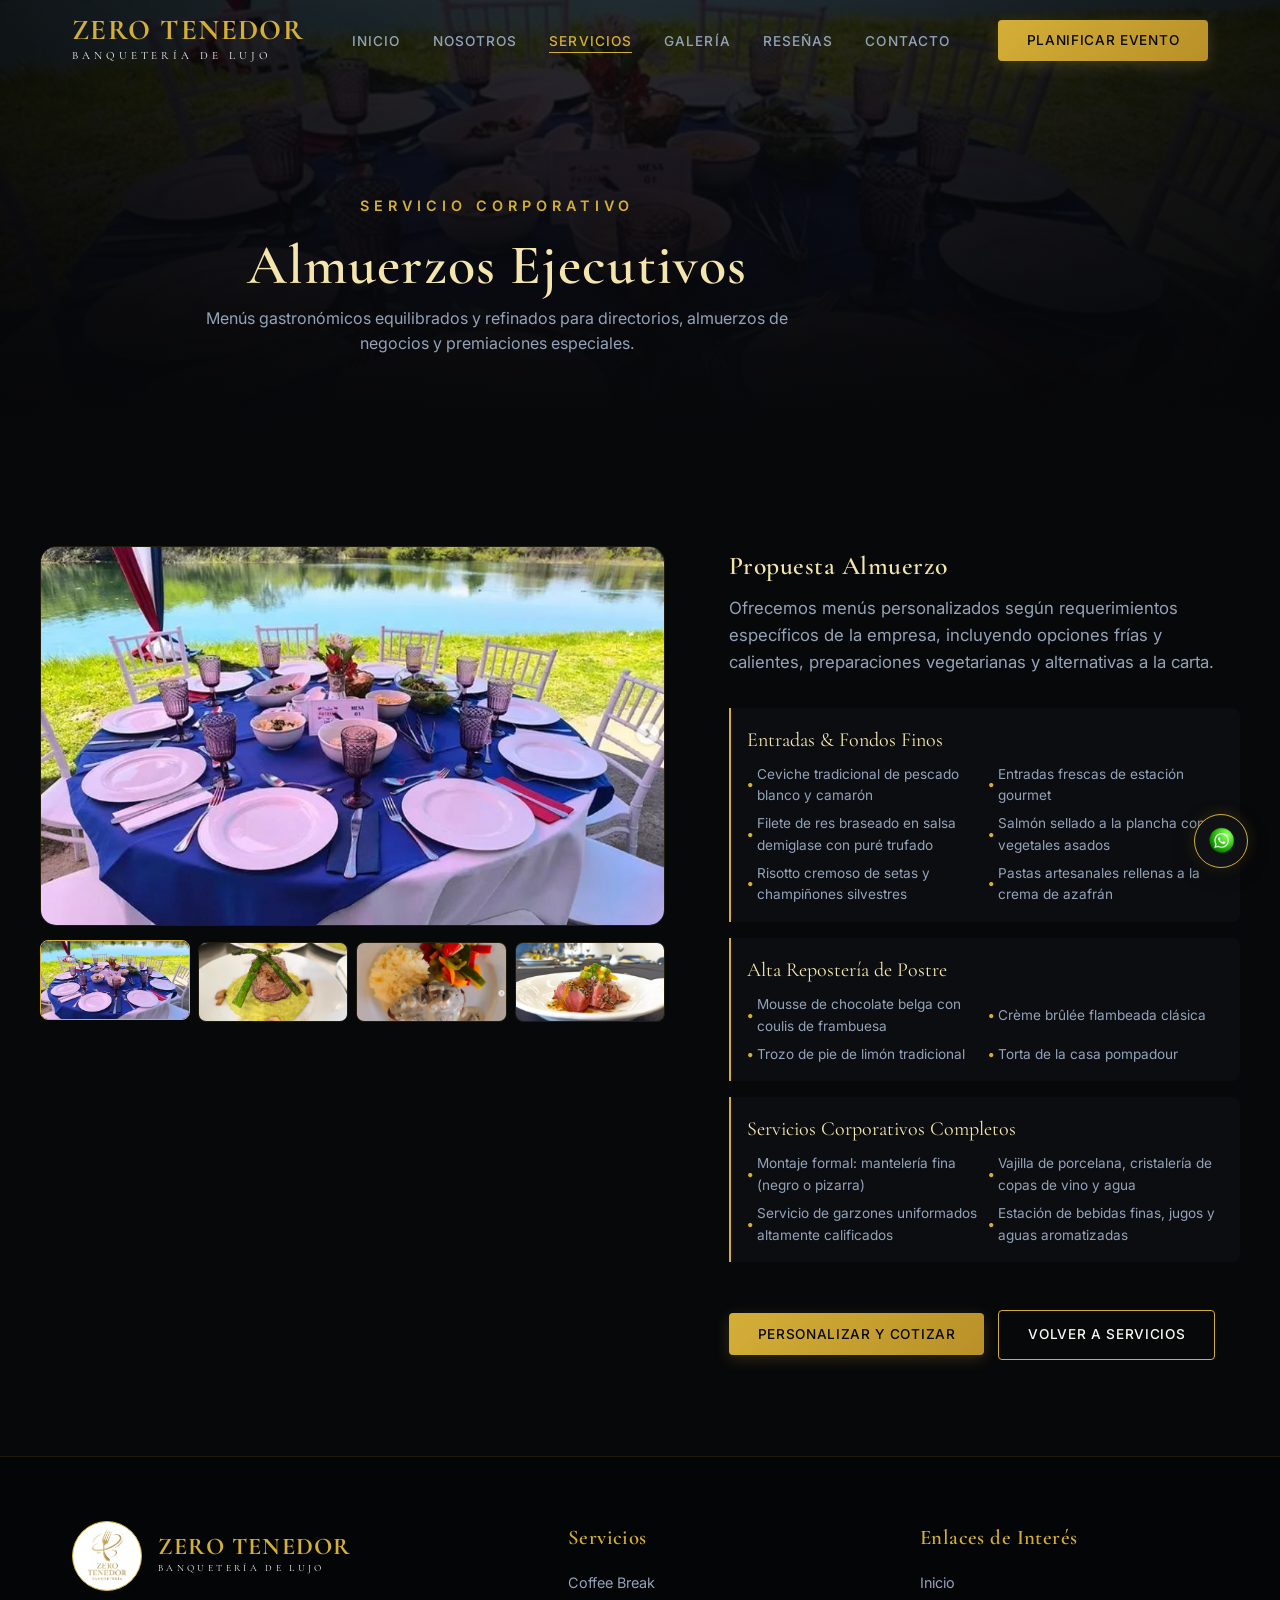
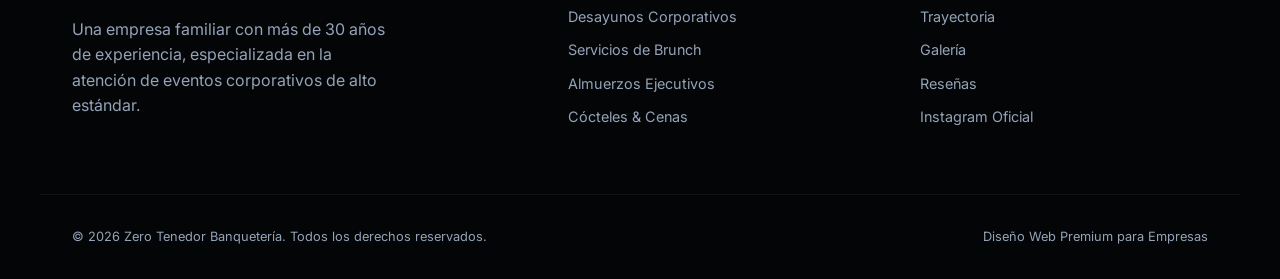
==== almuerzos.html @ 23c05e01 "Lanzamiento web Zero Tenedor Banqueteria" ====
<!DOCTYPE html>
<html lang="es">
<head>
  <meta charset="UTF-8">
  <meta name="viewport" content="width=device-width, initial-scale=1.0, viewport-fit=cover">
  <title>Almuerzos Ejecutivos | Zero Tenedor Banquetería de Lujo</title>
  <meta name="description" content="Servicio de almuerzos ejecutivos y de negocios para empresas en Santiago. Menús Gourmet con plato de fondo, postre y montaje fino completo.">
  <link rel="stylesheet" href="styles.css">
</head>
<body>

  <!-- FLOATING WHATSAPP BUTTON (BOUNCE EFFECT) -->
  <div class="whatsapp-float" id="whatsapp-floating-btn" title="Contactar por WhatsApp">
    <div class="whatsapp-icon-wrapper">
      <img src="assets/images/whatsapp-button.png" alt="WhatsApp" class="whatsapp-img">
    </div>
  </div>

  <!-- NAVIGATION HEADER -->
  <header id="main-header" class="scrolled">
    <div class="container navbar">
      <a href="index.html" class="logo">
        <span class="logo-main">ZERO TENEDOR</span>
        <span class="logo-sub">Banquetería de Lujo</span>
      </a>
      
      <button class="mobile-menu-btn" id="mobile-toggle" aria-label="Abrir Menú">
        <span></span>
        <span></span>
        <span></span>
      </button>

      <ul class="nav-links" id="navbar-menu">
        <li><a href="index.html">Inicio</a></li>
        <li><a href="index.html#nosotros">Nosotros</a></li>
        <li><a href="index.html#servicios" class="active">Servicios</a></li>
        <li><a href="index.html#galeria">Galería</a></li>
        <li><a href="index.html#reseñas">Reseñas</a></li>
        <li><a href="index.html#contacto">Contacto</a></li>
      </ul>

      <div class="nav-cta">
        <button class="btn btn-primary open-cotizador-btn">Planificar Evento</button>
      </div>
    </div>
  </header>

  <!-- SUBPAGE HERO -->
  <section class="sub-hero">
    <div class="sub-hero-bg" style="background-image: url('assets/images/lunch_main.jpg');"></div>
    <div class="hero-overlay"></div>
    <div class="container">
      <div class="hero-content">
        <span class="hero-tag">Servicio Corporativo</span>
        <h1>Almuerzos Ejecutivos</h1>
        <p class="sub-hero-desc">Menús gastronómicos equilibrados y refinados para directorios, almuerzos de negocios y premiaciones especiales.</p>
      </div>
    </div>
  </section>

  <!-- DETAIL SHOWCASE SECTION -->
  <section class="section-padding container">
    <div class="service-showcase">
      <!-- Gallery -->
      <div class="service-gallery anim-slide-in-left">
        <div class="main-image-container">
          <img src="assets/images/lunch_main.jpg" alt="Almuerzos" class="main-image" id="lunch-main-img">
        </div>
        <div class="thumbnail-row" data-service="lunch">
          <div class="thumb-image-container active" data-img="assets/images/lunch_main.jpg">
            <img src="assets/images/lunch_main.jpg" alt="Thumb" class="thumb-image">
          </div>
          <div class="thumb-image-container" data-img="assets/images/lunch_ref1.jpg">
            <img src="assets/images/lunch_ref1.jpg" alt="Thumb" class="thumb-image">
          </div>
          <div class="thumb-image-container" data-img="assets/images/lunch_ref2.jpg">
            <img src="assets/images/lunch_ref2.jpg" alt="Thumb" class="thumb-image">
          </div>
          <div class="thumb-image-container" data-img="assets/images/lunch_ref3.jpg">
            <img src="assets/images/lunch_ref3.jpg" alt="Thumb" class="thumb-image">
          </div>
        </div>
      </div>
      
      <!-- Info -->
      <div class="service-info anim-slide-in-right">
        <div class="service-meta">
          <h3>Propuesta Almuerzo</h3>
          <p class="service-desc">Ofrecemos menús personalizados según requerimientos específicos de la empresa, incluyendo opciones frías y calientes, preparaciones vegetarianas y alternativas a la carta.</p>
        </div>
        
        <div class="menu-selections">
          <div class="menu-group">
            <div class="group-title">Entradas & Fondos Finos</div>
            <ul class="menu-list">
              <li>Ceviche tradicional de pescado blanco y camarón</li>
              <li>Entradas frescas de estación gourmet</li>
              <li>Filete de res braseado en salsa demiglase con puré trufado</li>
              <li>Salmón sellado a la plancha con vegetales asados</li>
              <li>Risotto cremoso de setas y champiñones silvestres</li>
              <li>Pastas artesanales rellenas a la crema de azafrán</li>
            </ul>
          </div>
          
          <div class="menu-group">
            <div class="group-title">Alta Repostería de Postre</div>
            <ul class="menu-list">
              <li>Mousse de chocolate belga con coulis de frambuesa</li>
              <li>Crème brûlée flambeada clásica</li>
              <li>Trozo de pie de limón tradicional</li>
              <li>Torta de la casa pompadour</li>
            </ul>
          </div>

          <div class="menu-group">
            <div class="group-title">Servicios Corporativos Completos</div>
            <ul class="menu-list">
              <li>Montaje formal: mantelería fina (negro o pizarra)</li>
              <li>Vajilla de porcelana, cristalería de copas de vino y agua</li>
              <li>Servicio de garzones uniformados altamente calificados</li>
              <li>Estación de bebidas finas, jugos y aguas aromatizadas</li>
            </ul>
          </div>
        </div>
        
        <div class="service-cta">
          <button class="btn btn-primary request-cotizacion-btn" data-service-name="Almuerzos">Personalizar y Cotizar</button>
          <a href="index.html#servicios" class="btn btn-secondary" style="margin-left: 10px;">Volver a Servicios</a>
        </div>
      </div>
    </div>
  </section>

  <!-- FOOTER -->
  <footer>
    <div class="container footer-grid">
      <div class="footer-about">
        <div class="footer-logo-row">
          <img src="assets/images/logo.jpg" alt="Logo Zero Tenedor" class="footer-logo-img">
          <div class="logo">
            <span class="logo-main" style="font-size: 1.5rem;">ZERO TENEDOR</span>
            <span class="logo-sub" style="font-size: 0.6rem;">Banquetería de Lujo</span>
          </div>
        </div>
        <p class="footer-desc" style="margin-top: 10px;">Una empresa familiar con más de 30 años de experiencia, especializada en la atención de eventos corporativos de alto estándar.</p>
      </div>
      
      <div class="footer-links-col">
        <h4>Servicios</h4>
        <ul class="footer-links">
          <li><a href="coffee-break.html">Coffee Break</a></li>
          <li><a href="desayunos.html">Desayunos Corporativos</a></li>
          <li><a href="brunch.html">Servicios de Brunch</a></li>
          <li><a href="almuerzos.html">Almuerzos Ejecutivos</a></li>
          <li><a href="cocteles.html">Cócteles & Cenas</a></li>
        </ul>
      </div>

      <div class="footer-links-col">
        <h4>Enlaces de Interés</h4>
        <ul class="footer-links">
          <li><a href="index.html">Inicio</a></li>
          <li><a href="index.html#nosotros">Trayectoria</a></li>
          <li><a href="index.html#galeria">Galería</a></li>
          <li><a href="index.html#reseñas">Reseñas</a></li>
          <li><a href="https://www.instagram.com/zerotenedor_banqueteria/" target="_blank">Instagram Oficial</a></li>
        </ul>
      </div>
    </div>
    
    <div class="container footer-bottom">
      <p>&copy; 2026 Zero Tenedor Banquetería. Todos los derechos reservados.</p>
      <p>Diseño Web Premium para Empresas</p>
    </div>
  </footer>

  <!-- COTIZADOR MODAL INTERACTIVO -->
  <div class="modal-overlay" id="cotizador-modal">
    <div class="modal-container">
      <div class="modal-header">
        <h3 class="modal-title">Planificador de Evento</h3>
        <button class="modal-close" id="close-cotizador">&times;</button>
      </div>
      
      <div class="modal-body">
        <!-- Indicador de pasos -->
        <div class="wizard-steps-indicator">
          <div class="wizard-progress-bar" id="wizard-progress"></div>
          <div class="step-indicator active" data-step="1">1</div>
          <div class="step-indicator" data-step="2">2</div>
          <div class="step-indicator" data-step="3">3</div>
        </div>

        <form id="wizard-form">
          <!-- PASO 1 -->
          <div class="wizard-panel active" id="wizard-step-1">
            <h3 style="margin-bottom: var(--spacing-md); text-align: center;">¿Qué servicio desea cotizar?</h3>
            <div class="selector-cards">
              <div class="selector-card" data-value="Coffee Break">
                <div class="selector-icon">☕</div>
                <div class="selector-title">Coffee Break</div>
              </div>
              <div class="selector-card" data-value="Desayunos">
                <div class="selector-icon">🥞</div>
                <div class="selector-title">Desayuno</div>
              </div>
              <div class="selector-card" data-value="Brunch">
                <div class="selector-icon">🥪</div>
                <div class="selector-title">Brunch</div>
              </div>
              <div class="selector-card selected" data-value="Almuerzos">
                <div class="selector-icon">🍽</div>
                <div class="selector-title">Almuerzo</div>
              </div>
              <div class="selector-card" data-value="Coctel">
                <div class="selector-icon">🍷</div>
                <div class="selector-title">Cóctel</div>
              </div>
            </div>
          </div>

          <!-- PASO 2 -->
          <div class="wizard-panel" id="wizard-step-2">
            <h3 style="margin-bottom: var(--spacing-sm); text-align: center;" id="wizard-step-2-title">Configure su Menú</h3>
            <div class="menu-options-container" id="dynamic-menu-options"></div>
          </div>

          <!-- PASO 3 -->
          <div class="wizard-panel" id="wizard-step-3">
            <h3 style="margin-bottom: var(--spacing-md); text-align: center;">Detalles Finales del Evento</h3>
            <div class="slider-container">
              <div class="slider-header">
                <label for="w-guests" style="margin-bottom: 0;">Número de Personas</label>
                <div class="slider-val-box"><span id="slider-value">30</span> pers.</div>
              </div>
              <input type="range" id="w-guests" class="range-slider" min="10" max="500" value="30" step="5">
            </div>
            <div class="form-row">
              <div class="form-group">
                <label for="w-name">Nombre de Contacto</label>
                <input type="text" id="w-name" class="form-control" placeholder="Ej. Alejandra Gómez" required>
              </div>
              <div class="form-group">
                <label for="w-company">Empresa</label>
                <input type="text" id="w-company" class="form-control" placeholder="Ej. Aguas Andinas" required>
              </div>
            </div>
            <div class="form-row">
              <div class="form-group">
                <label for="w-email">Correo</label>
                <input type="email" id="w-email" class="form-control" placeholder="Ej. contacto@empresa.cl" required>
              </div>
              <div class="form-group">
                <label for="w-date">Fecha Estimada</label>
                <input type="date" id="w-date" class="form-control" required>
              </div>
            </div>
            <div class="wizard-whatsapp-note">
              ℹ Al hacer clic en "Solicitar Cotización por WhatsApp", se enviará un resumen de su planificación directo a nuestro chat para coordinar de inmediato.
            </div>
          </div>

          <div class="wizard-footer">
            <button type="button" class="btn btn-secondary" id="wizard-prev-btn" style="visibility: hidden;">Anterior</button>
            <button type="button" class="btn btn-primary" id="wizard-next-btn">Siguiente</button>
          </div>
        </form>
      </div>
    </div>
  </div>

  <script src="app.js"></script>
</body>
</html>
---- styles.css ----
@import url('https://fonts.googleapis.com/css2?family=Cormorant+Garamond:ital,wght@0,300;0,400;0,600;0,700;1,400&family=Inter:wght@300;400;500;600;700&display=swap');

/* --- DESIGN TOKENS --- */
:root {
  /* Colors */
  --bg-primary: #07080a;
  --bg-secondary: #0f1115;
  --bg-tertiary: #161920;
  --bg-overlay: rgba(7, 8, 10, 0.75);
  --bg-glass: rgba(22, 25, 32, 0.65);
  
  --brand-gold: #d4af37;
  --brand-gold-glow: rgba(212, 175, 55, 0.25);
  --brand-gold-dark: #b89028;
  --brand-gold-light: #f3e5ab;
  
  --text-primary: #faf8f5;
  --text-secondary: #94a3b8;
  --text-muted: #64748b;
  
  --border-color: rgba(212, 175, 55, 0.12);
  --border-color-hover: rgba(212, 175, 55, 0.35);
  
  /* Fonts */
  --font-serif: 'Cormorant Garamond', Georgia, serif;
  --font-sans: 'Inter', system-ui, sans-serif;
  
  /* Spacing */
  --spacing-xs: 0.25rem;
  --spacing-sm: 0.5rem;
  --spacing-md: 1rem;
  --spacing-lg: 2rem;
  --spacing-xl: 4rem;
  --spacing-2xl: 6rem;
  
  /* Radii */
  --radius-sm: 4px;
  --radius-md: 8px;
  --radius-lg: 16px;
  
  /* Transitions */
  --transition-fast: 0.2s ease;
  --transition-normal: 0.3s cubic-bezier(0.25, 0.8, 0.25, 1);
  --transition-slow: 0.5s cubic-bezier(0.25, 0.8, 0.25, 1);
}

/* --- RESET & GLOBALS --- */
* {
  box-sizing: border-box;
  margin: 0;
  padding: 0;
}

html {
  scroll-behavior: smooth;
}

body {
  background-color: var(--bg-primary);
  color: var(--text-primary);
  font-family: var(--font-sans);
  line-height: 1.6;
  -webkit-font-smoothing: antialiased;
  overflow-x: hidden;
}

a {
  color: inherit;
  text-decoration: none;
  transition: var(--transition-fast);
}

button, input, select, textarea {
  font-family: inherit;
}

/* --- TYPOGRAPHY --- */
h1, h2, h3, h4 {
  font-family: var(--font-serif);
  font-weight: 600;
  letter-spacing: 0.02em;
}

h1 {
  font-size: clamp(2.2rem, 6vw, 4rem);
  line-height: 1.15;
  color: var(--text-primary);
}

h2 {
  font-size: clamp(1.8rem, 4vw, 2.6rem);
  line-height: 1.25;
  position: relative;
  padding-bottom: var(--spacing-md);
  margin-bottom: var(--spacing-lg);
  text-align: center;
  color: var(--text-primary);
}

h2::after {
  content: '';
  position: absolute;
  bottom: 0;
  left: 50%;
  transform: translateX(-50%);
  width: 60px;
  height: 2px;
  background: linear-gradient(90deg, transparent, var(--brand-gold), transparent);
}

h3 {
  font-size: 1.6rem;
  color: var(--brand-gold-light);
}

p {
  color: var(--text-secondary);
}

.text-gold {
  color: var(--brand-gold);
}

.font-serif {
  font-family: var(--font-serif);
}

/* --- LAYOUT UTILITIES --- */
.container {
  width: 100%;
  max-width: 1200px;
  margin: 0 auto;
  padding: 0 var(--spacing-lg);
}

.section-padding {
  padding: var(--spacing-2xl) 0;
}

/* --- GLASS CONTAINER --- */
.glass-card {
  background: var(--bg-glass);
  backdrop-filter: blur(16px);
  -webkit-backdrop-filter: blur(16px);
  border: 1px solid var(--border-color);
  border-radius: var(--radius-lg);
  padding: var(--spacing-lg);
  transition: var(--transition-normal);
}

.glass-card:hover {
  border-color: var(--border-color-hover);
  box-shadow: 0 10px 30px rgba(212, 175, 55, 0.05);
}

/* --- BUTTONS --- */
.btn {
  display: inline-flex;
  align-items: center;
  justify-content: center;
  padding: 0.8rem 1.8rem;
  font-size: 0.85rem;
  font-weight: 500;
  letter-spacing: 0.05em;
  text-transform: uppercase;
  border-radius: var(--radius-sm);
  cursor: pointer;
  border: none;
  transition: var(--transition-normal);
}

.btn-primary {
  background: linear-gradient(135deg, var(--brand-gold), var(--brand-gold-dark));
  color: var(--bg-primary);
  box-shadow: 0 4px 15px rgba(212, 175, 55, 0.2);
}

.btn-primary:hover {
  transform: translateY(-2px);
  box-shadow: 0 6px 20px rgba(212, 175, 55, 0.4);
}

.btn-secondary {
  background: transparent;
  color: var(--text-primary);
  border: 1px solid var(--brand-gold);
}

.btn-secondary:hover {
  background: rgba(212, 175, 55, 0.1);
  transform: translateY(-2px);
}

/* --- HEADER / NAVIGATION --- */
header {
  position: fixed;
  top: 0;
  left: 0;
  width: 100%;
  z-index: 1000;
  transition: var(--transition-normal);
  padding: var(--spacing-md) 0;
}

header.scrolled {
  background: rgba(7, 8, 10, 0.95);
  backdrop-filter: blur(10px);
  -webkit-backdrop-filter: blur(10px);
  border-bottom: 1px solid var(--border-color);
  padding: var(--spacing-sm) 0;
}

.navbar {
  display: flex;
  align-items: center;
  justify-content: space-between;
}

.logo {
  display: flex;
  flex-direction: column;
  align-items: flex-start;
  font-family: var(--font-serif);
}

.logo-main {
  font-size: 1.8rem;
  font-weight: 700;
  color: var(--brand-gold);
  line-height: 1;
  letter-spacing: 0.05em;
}

.logo-sub {
  font-size: 0.7rem;
  text-transform: uppercase;
  letter-spacing: 0.35em;
  color: var(--text-primary);
  margin-top: 2px;
}

.nav-links {
  display: flex;
  list-style: none;
  gap: var(--spacing-lg);
}

.nav-links a {
  font-size: 0.85rem;
  font-weight: 500;
  text-transform: uppercase;
  letter-spacing: 0.08em;
  color: var(--text-secondary);
  position: relative;
  padding: 4px 0;
}

.nav-links a::after {
  content: '';
  position: absolute;
  bottom: 0;
  left: 0;
  width: 0;
  height: 1px;
  background-color: var(--brand-gold);
  transition: var(--transition-fast);
}

.nav-links a:hover::after,
.nav-links a.active::after {
  width: 100%;
}

.nav-links a:hover,
.nav-links a.active {
  color: var(--brand-gold);
}

.nav-cta {
  display: flex;
  align-items: center;
}

.mobile-menu-btn {
  display: none;
  background: transparent;
  border: none;
  cursor: pointer;
  z-index: 1100;
}

.mobile-menu-btn span {
  display: block;
  width: 25px;
  height: 2px;
  background-color: var(--text-primary);
  margin: 5px 0;
  transition: var(--transition-fast);
}

.mobile-menu-btn.active span:nth-child(1) {
  transform: rotate(45deg) translate(5px, 5px);
}

.mobile-menu-btn.active span:nth-child(2) {
  opacity: 0;
}

.mobile-menu-btn.active span:nth-child(3) {
  transform: rotate(-45deg) translate(5px, -5px);
}

/* --- HERO SECTION --- */
.hero {
  position: relative;
  min-height: 95vh;
  display: flex;
  align-items: center;
  justify-content: center;
  overflow: hidden;
  padding-top: 100px;
}

.hero-bg {
  position: absolute;
  top: 0;
  left: 0;
  width: 100%;
  height: 100%;
  background: linear-gradient(to bottom, rgba(7, 8, 10, 0.45), var(--bg-primary)), url('assets/images/luxury_hero_bg.png') center/cover no-repeat;
  z-index: -2;
  transform: scale(1.03);
  animation: slowZoom 24s infinite alternate ease-in-out;
}

.hero-bg-video {
  position: absolute;
  top: 0;
  left: 0;
  width: 100%;
  height: 100%;
  object-fit: cover;
  object-position: center;
  z-index: -2;
  filter: brightness(0.8) contrast(1.1) saturate(1.2);
}

.typing-cursor {
  border-right: 3px solid var(--brand-gold);
  animation: blink 0.75s step-end infinite;
}

@keyframes blink {
  from, to { border-color: transparent }
  50% { border-color: var(--brand-gold); }
}

.hero-overlay {
  position: absolute;
  top: 0;
  left: 0;
  width: 100%;
  height: 100%;
  background: 
    linear-gradient(to bottom, rgba(7, 8, 10, 0.4) 0%, rgba(7, 8, 10, 0.5) 60%, var(--bg-primary) 100%),
    radial-gradient(circle at center, rgba(0,0,0,0) 20%, rgba(0,0,0,0.6) 100%);
  z-index: -1;
}

.hero-content {
  text-align: center;
  max-width: 850px;
}

.hero-tag {
  font-size: 0.9rem;
  text-transform: uppercase;
  letter-spacing: 0.35em;
  color: var(--brand-gold);
  margin-bottom: var(--spacing-md);
  font-weight: 600;
  display: inline-block;
}

.hero h1 {
  margin-bottom: var(--spacing-md);
  text-shadow: 0 4px 30px rgba(0, 0, 0, 0.8);
  font-size: clamp(2rem, 7vw, 3.8rem);
}

.hero-desc {
  font-size: clamp(1rem, 2.5vw, 1.2rem);
  color: var(--text-secondary);
  margin-bottom: var(--spacing-lg);
  max-width: 650px;
  margin-left: auto;
  margin-right: auto;
  text-shadow: 0 2px 10px rgba(0, 0, 0, 0.5);
}

.hero-btns {
  display: flex;
  gap: var(--spacing-md);
  justify-content: center;
}

/* --- SUBPAGE HERO SECTION --- */
.sub-hero {
  position: relative;
  height: 50vh;
  min-height: 350px;
  display: flex;
  align-items: center;
  justify-content: center;
  padding-top: 100px;
  text-align: center;
}

.sub-hero-bg {
  position: absolute;
  top: 0;
  left: 0;
  width: 100%;
  height: 100%;
  z-index: -2;
  background-size: cover;
  background-position: center;
}

.sub-hero-bg::after {
  content: '';
  position: absolute;
  top: 0;
  left: 0;
  width: 100%;
  height: 100%;
  background: linear-gradient(to bottom, rgba(7, 8, 10, 0.7), var(--bg-primary));
}

.sub-hero h1 {
  font-size: clamp(2rem, 6vw, 3.5rem);
  color: var(--brand-gold-light);
}

.sub-hero-desc {
  max-width: 600px;
  margin: var(--spacing-sm) auto 0 auto;
}

/* --- ABOUT SECTION --- */
.about-grid {
  display: grid;
  grid-template-columns: 1.15fr 0.85fr;
  gap: var(--spacing-xl);
  align-items: center;
}

.about-title {
  text-align: left;
  margin-bottom: var(--spacing-md);
}

.about-title::after {
  left: 0;
  transform: none;
}

.about-text {
  margin-bottom: var(--spacing-md);
  font-size: 1.05rem;
}

.about-highlights {
  display: grid;
  grid-template-columns: 1fr 1fr;
  gap: var(--spacing-md);
  margin-top: var(--spacing-lg);
}

.highlight-item {
  display: flex;
  align-items: flex-start;
  gap: var(--spacing-sm);
}

.highlight-icon {
  color: var(--brand-gold);
  font-size: 1.2rem;
  line-height: 1;
}

.highlight-title {
  font-weight: 600;
  color: var(--text-primary);
  font-size: 0.95rem;
}

.highlight-desc {
  font-size: 0.85rem;
}

.about-image-container {
  position: relative;
  border-radius: var(--radius-lg);
  overflow: hidden;
  border: 1px solid var(--border-color);
}

.about-image {
  width: 100%;
  height: 440px;
  object-fit: cover;
  display: block;
  transition: var(--transition-slow);
}

.about-image-container:hover .about-image {
  transform: scale(1.03);
}

.about-image-overlay {
  position: absolute;
  top: 0;
  left: 0;
  width: 100%;
  height: 100%;
  background: linear-gradient(to top, var(--bg-primary), transparent 40%);
}

.about-badge {
  position: absolute;
  bottom: var(--spacing-lg);
  left: var(--spacing-lg);
  background: var(--bg-secondary);
  border: 1px solid var(--brand-gold);
  padding: var(--spacing-md) var(--spacing-lg);
  border-radius: var(--radius-md);
}

.badge-number {
  font-family: var(--font-serif);
  font-size: 2.2rem;
  color: var(--brand-gold);
  font-weight: 700;
  line-height: 1;
}

.badge-text {
  font-size: 0.75rem;
  text-transform: uppercase;
  letter-spacing: 0.1em;
  color: var(--text-secondary);
}

/* --- STATS SECTION (SECCIÓN DE NÚMEROS) --- */
.stats-section {
  position: relative;
  background: linear-gradient(to bottom, var(--bg-primary), var(--bg-secondary));
  border-top: 1px solid var(--border-color);
  padding: var(--spacing-xl) 0;
}

.stats-grid {
  display: grid;
  grid-template-columns: repeat(4, 1fr);
  gap: var(--spacing-lg);
}

.stat-card {
  text-align: center;
  padding: var(--spacing-lg) var(--spacing-md);
  border: 1px solid var(--border-color);
  background: rgba(22, 25, 32, 0.4);
  border-radius: var(--radius-md);
  transition: var(--transition-normal);
}

.stat-card:hover {
  transform: translateY(-5px);
  border-color: var(--brand-gold-glow);
}

.stat-number {
  font-family: var(--font-serif);
  font-size: clamp(2.2rem, 5vw, 3.5rem);
  font-weight: 700;
  color: var(--brand-gold);
  line-height: 1;
  margin-bottom: var(--spacing-sm);
}

.stat-label {
  font-size: 0.9rem;
  text-transform: uppercase;
  letter-spacing: 0.1em;
  color: var(--text-primary);
  font-weight: 500;
}

.stat-desc {
  font-size: 0.8rem;
  color: var(--text-muted);
  margin-top: 4px;
}

/* --- CHARACTERISTICS (CARACTERÍSTICAS DE SERVICIO) --- */
.characteristics-grid {
  display: grid;
  grid-template-columns: repeat(3, 1fr);
  gap: var(--spacing-lg);
  margin-top: var(--spacing-xl);
}

.char-card {
  display: flex;
  gap: var(--spacing-md);
  padding: var(--spacing-lg);
  border-radius: var(--radius-lg);
  background: var(--bg-secondary);
  border: 1px solid var(--border-color);
  transition: var(--transition-normal);
}

.char-card:hover {
  transform: translateY(-3px);
  border-color: var(--brand-gold-glow);
}

.char-icon {
  width: 50px;
  height: 50px;
  border-radius: 50%;
  background: var(--bg-tertiary);
  border: 1px solid var(--border-color);
  display: flex;
  align-items: center;
  justify-content: center;
  font-size: 1.5rem;
  color: var(--brand-gold);
  flex-shrink: 0;
}

.char-content h3 {
  font-size: 1.15rem;
  color: var(--text-primary);
  margin-bottom: var(--spacing-xs);
  font-family: var(--font-sans);
  font-weight: 600;
}

.char-content p {
  font-size: 0.88rem;
  line-height: 1.5;
}

/* --- SERVICES TAB SECTION --- */
.services-tabs-container {
  display: flex;
  flex-direction: column;
  align-items: center;
  margin-top: var(--spacing-lg);
}

.services-tabs {
  display: flex;
  gap: var(--spacing-sm);
  background: var(--bg-secondary);
  padding: 6px;
  border-radius: 40px;
  border: 1px solid var(--border-color);
  margin-bottom: var(--spacing-xl);
  overflow-x: auto;
  max-width: 100%;
  scrollbar-width: none;
}

.services-tabs::-webkit-scrollbar {
  display: none;
}

.tab-btn {
  background: transparent;
  border: none;
  padding: 0.8rem 1.8rem;
  color: var(--text-secondary);
  font-weight: 500;
  font-size: 0.85rem;
  text-transform: uppercase;
  letter-spacing: 0.05em;
  border-radius: 30px;
  cursor: pointer;
  white-space: nowrap;
  transition: var(--transition-fast);
}

.tab-btn:hover {
  color: var(--text-primary);
}

.tab-btn.active {
  background: linear-gradient(135deg, var(--brand-gold), var(--brand-gold-dark));
  color: var(--bg-primary);
  font-weight: 600;
}

.tab-content {
  display: none;
  width: 100%;
  animation: fadeIn 0.5s ease forwards;
}

.tab-content.active {
  display: block;
}

.service-showcase {
  display: grid;
  grid-template-columns: 1.1fr 0.9fr;
  gap: var(--spacing-xl);
  align-items: start;
}

.service-gallery {
  display: flex;
  flex-direction: column;
  gap: var(--spacing-md);
}

.main-image-container {
  position: relative;
  height: 380px;
  border-radius: var(--radius-lg);
  overflow: hidden;
  border: 1px solid var(--border-color);
}

.main-image {
  width: 100%;
  height: 100%;
  object-fit: cover;
  transition: var(--transition-slow);
}

.thumbnail-row {
  display: grid;
  grid-template-columns: repeat(4, 1fr);
  gap: var(--spacing-sm);
}

.thumb-image-container {
  height: 80px;
  border-radius: var(--radius-md);
  overflow: hidden;
  border: 1px solid var(--border-color);
  cursor: pointer;
  transition: var(--transition-fast);
}

.thumb-image-container:hover,
.thumb-image-container.active {
  border-color: var(--brand-gold);
  transform: translateY(-2px);
}

.thumb-image {
  width: 100%;
  height: 100%;
  object-fit: cover;
}

.service-info {
  display: flex;
  flex-direction: column;
  gap: var(--spacing-lg);
}

.service-meta h3 {
  margin-bottom: var(--spacing-sm);
}

.service-desc {
  font-size: 1.05rem;
  color: var(--text-secondary);
}

.menu-selections {
  display: grid;
  grid-template-columns: 1fr;
  gap: var(--spacing-md);
}

.menu-group {
  background: rgba(22, 25, 32, 0.3);
  border-left: 2px solid var(--brand-gold);
  padding: var(--spacing-md);
  border-radius: 0 var(--radius-md) var(--radius-md) 0;
}

.group-title {
  font-family: var(--font-serif);
  font-size: 1.25rem;
  color: var(--brand-gold-light);
  margin-bottom: var(--spacing-sm);
  display: flex;
  justify-content: space-between;
}

.group-desc {
  font-size: 0.8rem;
  color: var(--text-muted);
  font-style: italic;
  margin-bottom: var(--spacing-sm);
}

.menu-list {
  list-style: none;
  display: grid;
  grid-template-columns: 1fr 1fr;
  gap: 6px;
}

.menu-list li {
  font-size: 0.85rem;
  color: var(--text-secondary);
  display: flex;
  align-items: center;
  gap: var(--spacing-xs);
}

.menu-list li::before {
  content: '•';
  color: var(--brand-gold);
  font-weight: bold;
}

.service-cta {
  margin-top: var(--spacing-md);
}

/* --- MULTIPAGE SERVICES GRID (COMO EN LA COMPETENCIA) --- */
.services-multipage-grid {
  display: grid;
  grid-template-columns: repeat(3, 1fr);
  gap: var(--spacing-lg);
  margin-top: var(--spacing-xl);
}

.service-grid-card {
  position: relative;
  height: 320px;
  border-radius: var(--radius-lg);
  overflow: hidden;
  border: 1px solid var(--border-color);
  display: flex;
  align-items: flex-end;
  transition: var(--transition-normal);
}

.service-grid-card::before {
  content: '';
  position: absolute;
  top: 0;
  left: 0;
  width: 100%;
  height: 100%;
  background: linear-gradient(to top, rgba(7, 8, 10, 0.95) 20%, rgba(7, 8, 10, 0.4) 60%, transparent);
  z-index: 1;
  transition: var(--transition-normal);
}

.service-grid-card-img {
  position: absolute;
  top: 0;
  left: 0;
  width: 100%;
  height: 100%;
  object-fit: cover;
  z-index: 0;
  transition: var(--transition-slow);
}

.service-grid-card-content {
  position: relative;
  z-index: 2;
  padding: var(--spacing-lg);
  width: 100%;
}

.service-grid-card:hover .service-grid-card-img {
  transform: scale(1.05);
}

.service-grid-card:hover::before {
  background: linear-gradient(to top, rgba(7, 8, 10, 0.98) 30%, rgba(7, 8, 10, 0.5) 70%, transparent);
}

.service-grid-card:hover {
  border-color: var(--brand-gold-glow);
  box-shadow: 0 10px 30px rgba(212, 175, 55, 0.15);
}

.service-grid-card-title {
  font-size: 1.4rem;
  color: var(--brand-gold-light);
  margin-bottom: var(--spacing-xs);
}

.service-grid-card-desc {
  font-size: 0.82rem;
  color: var(--text-secondary);
  margin-bottom: var(--spacing-md);
  opacity: 0.85;
}

.service-grid-card-link {
  font-size: 0.75rem;
  text-transform: uppercase;
  letter-spacing: 0.1em;
  color: var(--brand-gold);
  font-weight: 600;
  display: inline-flex;
  align-items: center;
  gap: 4px;
}

.service-grid-card-link::after {
  content: '→';
  transition: var(--transition-fast);
}

.service-grid-card:hover .service-grid-card-link::after {
  transform: translateX(4px);
}

/* --- CLIENTS SECTION LOGOS CONTINUOS (ROTATORIOS) --- */
.clients-section {
  background: var(--bg-secondary);
  border-top: 1px solid var(--border-color);
  border-bottom: 1px solid var(--border-color);
  overflow: hidden;
}

.clients-title {
  font-size: 1.5rem;
  text-align: center;
  margin-bottom: var(--spacing-xl);
  font-family: var(--font-serif);
  color: var(--brand-gold-light);
}

.marquee-container {
  display: flex;
  overflow: hidden;
  width: 100%;
  mask-image: linear-gradient(to right, transparent, black 15%, black 85%, transparent);
  -webkit-mask-image: linear-gradient(to right, transparent, black 15%, black 85%, transparent);
}

.logo-marquee {
  display: flex;
  gap: var(--spacing-2xl);
  padding: var(--spacing-md) 0;
  animation: scrollLogos 25s linear infinite;
  white-space: nowrap;
  width: max-content;
}

.logo-marquee:hover {
  animation-play-state: paused;
}

.client-logo-wrapper {
  display: inline-flex;
  align-items: center;
  justify-content: center;
  height: 60px;
  width: 180px;
  filter: grayscale(1) brightness(0.65);
  opacity: 0.5;
  transition: var(--transition-normal);
}

.client-logo-wrapper:hover {
  filter: none;
  opacity: 1;
  transform: scale(1.05);
}

.client-svg {
  max-width: 100%;
  max-height: 100%;
  fill: currentColor;
}

/* --- TESTIMONIALS SECTION (RESEÑAS CON EFECTO LEVITANTE) --- */
.testimonials-grid {
  display: grid;
  grid-template-columns: repeat(4, 1fr);
  gap: var(--spacing-md);
  margin-top: var(--spacing-xl);
}

.testimonial-card {
  position: relative;
  background: var(--bg-glass);
  backdrop-filter: blur(12px);
  -webkit-backdrop-filter: blur(12px);
  border: 1px solid var(--border-color);
  border-radius: var(--radius-lg);
  padding: var(--spacing-lg) var(--spacing-md);
  display: flex;
  flex-direction: column;
  justify-content: space-between;
  transition: var(--transition-normal);
}

/* Levitating keyframes applied differently to create organic float */
.testimonial-card:nth-child(1) { animation: float-card-1 6s infinite ease-in-out alternate; }
.testimonial-card:nth-child(2) { animation: float-card-2 7s infinite ease-in-out alternate; }
.testimonial-card:nth-child(3) { animation: float-card-3 5.5s infinite ease-in-out alternate; }
.testimonial-card:nth-child(4) { animation: float-card-4 8s infinite ease-in-out alternate; }

.testimonial-card:hover {
  animation-play-state: paused;
  transform: translateY(-8px) scale(1.01) !important;
  border-color: var(--brand-gold-glow);
  box-shadow: 0 15px 35px rgba(212, 175, 55, 0.08);
}

.quote-icon {
  font-size: 2.2rem;
  font-family: var(--font-serif);
  color: var(--brand-gold-glow);
  line-height: 1;
  position: absolute;
  top: 10px;
  left: 15px;
}

.testimonial-text {
  font-size: 0.85rem;
  color: var(--text-secondary);
  font-style: italic;
  margin-bottom: var(--spacing-md);
  position: relative;
  z-index: 1;
  line-height: 1.5;
}

.testimonial-author {
  display: flex;
  flex-direction: column;
}

.author-name {
  font-weight: 600;
  color: var(--brand-gold-light);
  font-size: 0.9rem;
}

.author-company {
  font-size: 0.75rem;
  color: var(--text-muted);
  text-transform: uppercase;
  letter-spacing: 0.05em;
  margin-top: 2px;
}

/* --- ROTATING INSTAGRAM GALLERY --- */
.gallery-slider-section {
  background-color: #040507;
  border-top: 1px solid var(--border-color);
  border-bottom: 1px solid var(--border-color);
}

.gallery-container {
  position: relative;
  overflow: hidden;
  border-radius: var(--radius-lg);
  border: 1px solid var(--border-color);
  max-width: 900px;
  margin: var(--spacing-xl) auto 0 auto;
}

.gallery-track {
  display: flex;
  transition: transform var(--transition-slow);
}

.gallery-slide {
  min-width: 100%;
  position: relative;
  height: 480px;
}

.gallery-slide img {
  width: 100%;
  height: 100%;
  object-fit: cover;
}

.gallery-slide-overlay {
  position: absolute;
  bottom: 0;
  left: 0;
  width: 100%;
  padding: var(--spacing-lg);
  background: linear-gradient(to top, rgba(7, 8, 10, 0.9) 30%, transparent);
  color: var(--text-primary);
  z-index: 2;
  display: flex;
  justify-content: space-between;
  align-items: flex-end;
}

.gallery-slide-title {
  font-family: var(--font-serif);
  font-size: 1.5rem;
  color: var(--brand-gold-light);
}

.gallery-slide-tag {
  font-size: 0.75rem;
  text-transform: uppercase;
  letter-spacing: 0.1em;
  color: var(--text-muted);
}

.gallery-btn {
  position: absolute;
  top: 50%;
  transform: translateY(-50%);
  width: 44px;
  height: 44px;
  background: rgba(22, 25, 32, 0.7);
  border: 1px solid var(--border-color);
  color: var(--text-primary);
  border-radius: 50%;
  display: flex;
  align-items: center;
  justify-content: center;
  cursor: pointer;
  z-index: 10;
  transition: var(--transition-fast);
}

.gallery-btn:hover {
  background: var(--brand-gold);
  color: var(--bg-primary);
}

.gallery-btn-prev { left: var(--spacing-md); }
.gallery-btn-next { right: var(--spacing-md); }

.gallery-dots {
  display: flex;
  justify-content: center;
  gap: var(--spacing-sm);
  margin-top: var(--spacing-md);
}

.gallery-dot {
  width: 8px;
  height: 8px;
  border-radius: 50%;
  background: rgba(255, 255, 255, 0.15);
  cursor: pointer;
  transition: var(--transition-fast);
}

.gallery-dot.active {
  background: var(--brand-gold);
  transform: scale(1.2);
}

/* --- FAQ SECTION (PREGUNTAS FRECUENTES) --- */
.faq-container {
  max-width: 800px;
  margin: var(--spacing-xl) auto 0 auto;
  display: flex;
  flex-direction: column;
  gap: var(--spacing-md);
}

.faq-item {
  border: 1px solid var(--border-color);
  background: var(--bg-secondary);
  border-radius: var(--radius-md);
  overflow: hidden;
  transition: var(--transition-fast);
}

.faq-question {
  padding: var(--spacing-md) var(--spacing-lg);
  font-family: var(--font-serif);
  font-size: 1.25rem;
  color: var(--text-primary);
  cursor: pointer;
  display: flex;
  justify-content: space-between;
  align-items: center;
  user-select: none;
}

.faq-question::after {
  content: '+';
  font-size: 1.4rem;
  color: var(--brand-gold);
  transition: var(--transition-normal);
}

.faq-item.active {
  border-color: var(--brand-gold-glow);
}

.faq-item.active .faq-question {
  color: var(--brand-gold-light);
}

.faq-item.active .faq-question::after {
  transform: rotate(45deg);
}

.faq-answer {
  max-height: 0;
  overflow: hidden;
  transition: max-height 0.35s ease;
  padding: 0 var(--spacing-lg);
  font-size: 0.92rem;
  color: var(--text-secondary);
}

.faq-item.active .faq-answer {
  max-height: 180px;
  padding-bottom: var(--spacing-md);
}

/* --- CONTACT SECTION --- */
.contact-grid {
  display: grid;
  grid-template-columns: 0.92fr 1.08fr;
  gap: var(--spacing-xl);
}

.contact-info-panel {
  display: flex;
  flex-direction: column;
  gap: var(--spacing-lg);
}

.contact-card-title {
  margin-bottom: var(--spacing-sm);
}

.contact-details {
  display: flex;
  flex-direction: column;
  gap: var(--spacing-md);
}

.detail-item {
  display: flex;
  align-items: flex-start;
  gap: var(--spacing-md);
}

.detail-icon-wrapper {
  width: 44px;
  height: 44px;
  border-radius: 50%;
  background: var(--bg-secondary);
  border: 1px solid var(--border-color);
  display: flex;
  align-items: center;
  justify-content: center;
  color: var(--brand-gold);
  flex-shrink: 0;
}

.detail-content h4 {
  font-size: 0.8rem;
  text-transform: uppercase;
  letter-spacing: 0.05em;
  color: var(--text-muted);
  margin-bottom: 2px;
}

.detail-content p,
.detail-content a {
  color: var(--text-primary);
  font-size: 1.05rem;
}

.detail-content a:hover {
  color: var(--brand-gold);
}

.contact-form-panel {
  width: 100%;
}

.form-group {
  margin-bottom: var(--spacing-md);
}

.form-row {
  display: grid;
  grid-template-columns: 1fr 1fr;
  gap: var(--spacing-md);
}

label {
  display: block;
  font-size: 0.8rem;
  text-transform: uppercase;
  letter-spacing: 0.05em;
  color: var(--text-secondary);
  margin-bottom: 6px;
}

.form-control {
  width: 100%;
  background-color: rgba(7, 8, 10, 0.5);
  border: 1px solid var(--border-color);
  border-radius: var(--radius-sm);
  padding: 0.8rem;
  color: var(--text-primary);
  font-size: 0.95rem;
  transition: var(--transition-fast);
}

.form-control:focus {
  outline: none;
  border-color: var(--brand-gold);
  box-shadow: 0 0 8px rgba(212, 175, 55, 0.15);
}

textarea.form-control {
  resize: vertical;
  min-height: 120px;
}

/* --- FOOTER --- */
footer {
  background: #040507;
  border-top: 1px solid var(--border-color);
  padding: var(--spacing-xl) 0 var(--spacing-lg) 0;
}

.footer-grid {
  display: grid;
  grid-template-columns: 1.5fr 1fr 1fr;
  gap: var(--spacing-xl);
  margin-bottom: var(--spacing-xl);
}

.footer-about {
  display: flex;
  flex-direction: column;
  gap: var(--spacing-md);
}

.footer-desc {
  max-width: 320px;
}

.footer-logo-row {
  display: flex;
  align-items: center;
  gap: var(--spacing-md);
}

.footer-logo-img {
  width: 70px;
  height: 70px;
  object-fit: cover;
  border-radius: 50%;
  border: 1px solid var(--brand-gold);
  padding: 3px;
  background: white;
}

.footer-links-col h4 {
  font-family: var(--font-serif);
  font-size: 1.3rem;
  color: var(--brand-gold);
  margin-bottom: var(--spacing-md);
}

.footer-links {
  list-style: none;
  display: flex;
  flex-direction: column;
  gap: var(--spacing-sm);
}

.footer-links a {
  color: var(--text-secondary);
  font-size: 0.9rem;
}

.footer-links a:hover {
  color: var(--brand-gold);
  padding-left: 4px;
}

.footer-bottom {
  display: flex;
  justify-content: space-between;
  align-items: center;
  border-top: 1px solid rgba(255, 255, 255, 0.05);
  padding-top: var(--spacing-lg);
  font-size: 0.8rem;
  color: var(--text-muted);
}

/* --- WHATSAPP FLOATING BUTTON --- */
.whatsapp-float {
  position: fixed;
  bottom: var(--spacing-lg);
  right: var(--spacing-lg);
  z-index: 999;
  cursor: pointer;
}

.whatsapp-icon-wrapper {
  width: 54px;
  height: 54px;
  border-radius: 50%;
  background: var(--bg-secondary);
  border: 1px solid var(--brand-gold);
  box-shadow: 0 6px 20px rgba(0, 0, 0, 0.4), 0 0 15px rgba(212, 175, 55, 0.2);
  display: flex;
  align-items: center;
  justify-content: center;
  overflow: hidden;
  transition: var(--transition-normal);
  animation: bounce 3.5s infinite ease-in-out;
}

.whatsapp-icon-wrapper:hover {
  transform: scale(1.1);
  box-shadow: 0 8px 25px rgba(0, 0, 0, 0.5), 0 0 25px rgba(212, 175, 55, 0.5);
  border-color: var(--brand-gold-light);
}

.whatsapp-img {
  width: 28px;
  height: 28px;
  object-fit: contain;
}

/* --- INTERACTIVE COTIZADOR MODAL --- */
.modal-overlay {
  position: fixed;
  top: 0;
  left: 0;
  width: 100%;
  height: 100%;
  background: rgba(4, 5, 7, 0.8);
  backdrop-filter: blur(8px);
  -webkit-backdrop-filter: blur(8px);
  z-index: 2000;
  display: flex;
  align-items: center;
  justify-content: center;
  opacity: 0;
  pointer-events: none;
  transition: opacity 0.4s ease;
}

.modal-overlay.active {
  opacity: 1;
  pointer-events: all;
}

.modal-container {
  width: 100%;
  max-width: 720px;
  background: var(--bg-secondary);
  border: 1px solid var(--border-color);
  border-radius: var(--radius-lg);
  overflow: hidden;
  transform: scale(0.95) translateY(20px);
  transition: transform 0.4s cubic-bezier(0.25, 0.8, 0.25, 1);
  box-shadow: 0 20px 50px rgba(0, 0, 0, 0.5);
}

.modal-overlay.active .modal-container {
  transform: scale(1) translateY(0);
}

.modal-header {
  padding: var(--spacing-lg);
  border-bottom: 1px solid var(--border-color);
  display: flex;
  justify-content: space-between;
  align-items: center;
  background: var(--bg-tertiary);
}

.modal-title {
  font-size: 1.6rem;
  color: var(--brand-gold);
}

.modal-close {
  background: transparent;
  border: none;
  color: var(--text-secondary);
  font-size: 1.5rem;
  cursor: pointer;
  transition: var(--transition-fast);
  width: 30px;
  height: 30px;
  display: flex;
  align-items: center;
  justify-content: center;
  border-radius: 50%;
}

.modal-close:hover {
  color: var(--text-primary);
  background: rgba(255, 255, 255, 0.05);
}

.modal-body {
  padding: var(--spacing-lg);
  max-height: 75vh;
  overflow-y: auto;
  scrollbar-width: thin;
  scrollbar-color: var(--brand-gold) var(--bg-secondary);
}

.modal-body::-webkit-scrollbar {
  width: 6px;
}

.modal-body::-webkit-scrollbar-thumb {
  background: var(--brand-gold);
  border-radius: 3px;
}

/* Cotizador Wizard Styles */
.wizard-steps-indicator {
  display: flex;
  justify-content: space-between;
  margin-bottom: var(--spacing-lg);
  position: relative;
  max-width: 400px;
  margin-left: auto;
  margin-right: auto;
}

.wizard-steps-indicator::before {
  content: '';
  position: absolute;
  top: 50%;
  left: 0;
  width: 100%;
  height: 2px;
  background: rgba(255, 255, 255, 0.05);
  z-index: 1;
  transform: translateY(-50%);
}

.wizard-progress-bar {
  position: absolute;
  top: 50%;
  left: 0;
  width: 0%;
  height: 2px;
  background: var(--brand-gold);
  z-index: 2;
  transform: translateY(-50%);
  transition: width var(--transition-normal);
}

.step-indicator {
  position: relative;
  z-index: 3;
  width: 30px;
  height: 30px;
  border-radius: 50%;
  background: var(--bg-secondary);
  border: 2px solid rgba(255, 255, 255, 0.15);
  display: flex;
  align-items: center;
  justify-content: center;
  font-size: 0.8rem;
  font-weight: 600;
  color: var(--text-secondary);
  transition: var(--transition-fast);
}

.step-indicator.active {
  border-color: var(--brand-gold);
  background: var(--bg-tertiary);
  color: var(--brand-gold);
  box-shadow: 0 0 10px rgba(212, 175, 55, 0.3);
}

.step-indicator.completed {
  border-color: var(--brand-gold);
  background: var(--brand-gold);
  color: var(--bg-primary);
}

.wizard-panel {
  display: none;
}

.wizard-panel.active {
  display: block;
  animation: fadeIn 0.4s ease;
}

/* Panel 1: Selection Cards */
.selector-cards {
  display: grid;
  grid-template-columns: repeat(5, 1fr);
  gap: var(--spacing-sm);
  margin-bottom: var(--spacing-lg);
}

.selector-card {
  border: 1px solid var(--border-color);
  border-radius: var(--radius-md);
  padding: var(--spacing-sm);
  text-align: center;
  cursor: pointer;
  background: var(--bg-tertiary);
  transition: var(--transition-fast);
}

.selector-card:hover {
  border-color: var(--brand-gold-glow);
  transform: translateY(-2px);
}

.selector-card.selected {
  border-color: var(--brand-gold);
  background: rgba(212, 175, 55, 0.05);
  box-shadow: 0 0 12px rgba(212, 175, 55, 0.15);
}

.selector-icon {
  font-size: 1.5rem;
  color: var(--brand-gold);
  margin-bottom: var(--spacing-xs);
}

.selector-title {
  font-family: var(--font-serif);
  font-size: 0.95rem;
  font-weight: 600;
}

/* Panel 2: Checklist Options */
.menu-options-container {
  display: flex;
  flex-direction: column;
  gap: var(--spacing-lg);
}

.menu-options-section-title {
  font-family: var(--font-serif);
  font-size: 1.3rem;
  color: var(--brand-gold-light);
  border-bottom: 1px solid var(--border-color);
  padding-bottom: 6px;
  margin-bottom: var(--spacing-md);
}

.option-checkbox-grid {
  display: grid;
  grid-template-columns: 1fr 1fr;
  gap: var(--spacing-sm);
}

.option-checkbox-label {
  display: flex;
  align-items: center;
  gap: var(--spacing-sm);
  padding: var(--spacing-sm) var(--spacing-md);
  background: rgba(255, 255, 255, 0.02);
  border: 1px solid rgba(255, 255, 255, 0.03);
  border-radius: var(--radius-sm);
  cursor: pointer;
  font-size: 0.85rem;
  text-transform: none;
  color: var(--text-secondary);
  transition: var(--transition-fast);
}

.option-checkbox-label:hover {
  background: rgba(255, 255, 255, 0.04);
  color: var(--text-primary);
}

.option-checkbox-label input[type="checkbox"] {
  accent-color: var(--brand-gold);
  width: 16px;
  height: 16px;
  cursor: pointer;
}

.option-checkbox-label.checked {
  border-color: rgba(212, 175, 55, 0.3);
  background: rgba(212, 175, 55, 0.02);
  color: var(--text-primary);
}

.limit-info {
  font-size: 0.8rem;
  color: var(--text-muted);
  font-style: italic;
  margin-top: -8px;
  margin-bottom: var(--spacing-sm);
}

/* Panel 3: Guest details */
.slider-container {
  margin-bottom: var(--spacing-lg);
  background: var(--bg-tertiary);
  padding: var(--spacing-lg);
  border-radius: var(--radius-md);
  border: 1px solid var(--border-color);
}

.slider-header {
  display: flex;
  justify-content: space-between;
  align-items: center;
  margin-bottom: var(--spacing-md);
}

.slider-val-box {
  background: var(--bg-primary);
  border: 1px solid var(--brand-gold);
  color: var(--brand-gold);
  font-size: 1.4rem;
  font-family: var(--font-serif);
  padding: 4px var(--spacing-md);
  border-radius: var(--radius-sm);
  font-weight: bold;
}

.range-slider {
  width: 100%;
  height: 4px;
  background: rgba(255, 255, 255, 0.1);
  border-radius: 2px;
  outline: none;
  -webkit-appearance: none;
  accent-color: var(--brand-gold);
}

.range-slider::-webkit-slider-thumb {
  -webkit-appearance: none;
  width: 18px;
  height: 18px;
  border-radius: 50%;
  background: var(--brand-gold);
  cursor: pointer;
  box-shadow: 0 0 10px rgba(212, 175, 55, 0.5);
  transition: transform 0.1s ease;
}

.range-slider::-webkit-slider-thumb:hover {
  transform: scale(1.2);
}

.wizard-footer {
  margin-top: var(--spacing-xl);
  padding-top: var(--spacing-md);
  border-top: 1px solid var(--border-color);
  display: flex;
  justify-content: space-between;
}

.wizard-whatsapp-note {
  font-size: 0.78rem;
  color: var(--text-muted);
  text-align: center;
  margin-top: var(--spacing-md);
  font-style: italic;
}

/* --- IWIS-INSPIRED SCROLL ENTRY ANIMATIONS --- */
.anim-fade-in {
  opacity: 0;
  transition: opacity 1s cubic-bezier(0.25, 0.8, 0.25, 1);
}

.anim-fade-in.active {
  opacity: 1;
}

.anim-zoom-in {
  opacity: 0;
  transform: scale(0.92);
  transition: opacity 0.8s cubic-bezier(0.25, 0.8, 0.25, 1), transform 0.8s cubic-bezier(0.25, 0.8, 0.25, 1);
}

.anim-zoom-in.active {
  opacity: 1;
  transform: scale(1);
}

.anim-slide-in-left {
  opacity: 0;
  transform: translateX(-40px);
  transition: opacity 0.8s cubic-bezier(0.25, 0.8, 0.25, 1), transform 0.8s cubic-bezier(0.25, 0.8, 0.25, 1);
}

.anim-slide-in-left.active {
  opacity: 1;
  transform: translateX(0);
}

.anim-slide-in-right {
  opacity: 0;
  transform: translateX(40px);
  transition: opacity 0.8s cubic-bezier(0.25, 0.8, 0.25, 1), transform 0.8s cubic-bezier(0.25, 0.8, 0.25, 1);
}

.anim-slide-in-right.active {
  opacity: 1;
  transform: translateX(0);
}

/* --- KEYFRAME ANIMATIONS --- */
@keyframes slowZoom {
  0% { transform: scale(1.02) translate(0, 0); }
  100% { transform: scale(1.07) translate(-0.5%, -0.5%); }
}

@keyframes fadeIn {
  from { opacity: 0; }
  to { opacity: 1; }
}

@keyframes bounce {
  0%, 100% {
    transform: translateY(0);
  }
  50% {
    transform: translateY(-8px);
  }
}

@keyframes scrollLogos {
  0% { transform: translateX(0); }
  100% { transform: translateX(-50%); }
}

/* Floating effects for Testimoniales */
@keyframes float-card-1 {
  0% { transform: translateY(0); }
  100% { transform: translateY(-7px); }
}

@keyframes float-card-2 {
  0% { transform: translateY(0); }
  100% { transform: translateY(-10px); }
}

@keyframes float-card-3 {
  0% { transform: translateY(0); }
  100% { transform: translateY(-6px); }
}

@keyframes float-card-4 {
  0% { transform: translateY(0); }
  100% { transform: translateY(-9px); }
}

/* --- RESPONSIVE STYLES --- */
@media (max-width: 1024px) {
  .about-grid {
    grid-template-columns: 1fr;
    gap: var(--spacing-xl);
  }
  
  .about-image-container {
    max-width: 600px;
    margin: 0 auto;
  }
  
  .about-image {
    height: 380px;
  }
  
  .services-multipage-grid {
    grid-template-columns: repeat(2, 1fr);
  }

  .testimonials-grid {
    grid-template-columns: repeat(2, 1fr);
    gap: var(--spacing-md);
  }

  .stats-grid {
    grid-template-columns: repeat(2, 1fr);
    gap: var(--spacing-md);
  }
}

@media (max-width: 992px) {
  .service-showcase,
  .contact-grid {
    grid-template-columns: 1fr;
    gap: var(--spacing-xl);
  }
  
  .service-gallery {
    order: 2;
  }
  
  .service-info {
    order: 1;
  }
  
  .footer-grid {
    grid-template-columns: 1fr;
    gap: var(--spacing-lg);
  }

  .characteristics-grid {
    grid-template-columns: repeat(2, 1fr);
  }
}

@media (max-width: 768px) {
  .container {
    padding: 0 var(--spacing-md); /* Responsive padding from Image 2 */
  }

  .nav-links {
    display: none;
    flex-direction: column;
    position: absolute;
    top: 100%;
    left: 0;
    width: 100%;
    background: rgba(7, 8, 10, 0.98);
    border-bottom: 1px solid var(--border-color);
    padding: var(--spacing-lg);
    gap: var(--spacing-md);
    box-shadow: 0 10px 20px rgba(0,0,0,0.5);
  }

  .nav-links.active {
    display: flex;
  }

  .nav-cta {
    display: none;
  }
  
  .mobile-menu-btn {
    display: block;
  }
  
  .selector-cards {
    grid-template-columns: repeat(3, 1fr);
  }
  
  .option-checkbox-grid {
    grid-template-columns: 1fr;
  }
  
  .form-row {
    grid-template-columns: 1fr;
    gap: 0;
  }
  
  .hero-btns {
    flex-direction: column;
    align-items: center;
  }
  
  .hero-btns .btn {
    width: 100%;
    max-width: 280px;
  }

  .gallery-slide {
    height: 320px;
  }

  .characteristics-grid,
  .services-multipage-grid,
  .testimonials-grid,
  .stats-grid {
    grid-template-columns: 1fr;
    gap: var(--spacing-md);
  }

  .stat-card {
    padding: var(--spacing-md);
  }
  
  .whatsapp-float {
    bottom: var(--spacing-sm);
    right: var(--spacing-sm);
  }

  .whatsapp-icon-wrapper {
    width: 46px;
    height: 46px;
  }

  .whatsapp-img {
    width: 22px;
    height: 22px;
  }

  /* Levitations disabled on mobile for performance and better touch scroll */
  .testimonial-card {
    animation: none !important;
  }
}

@media (max-width: 480px) {
  .selector-cards {
    grid-template-columns: repeat(2, 1fr);
  }
}
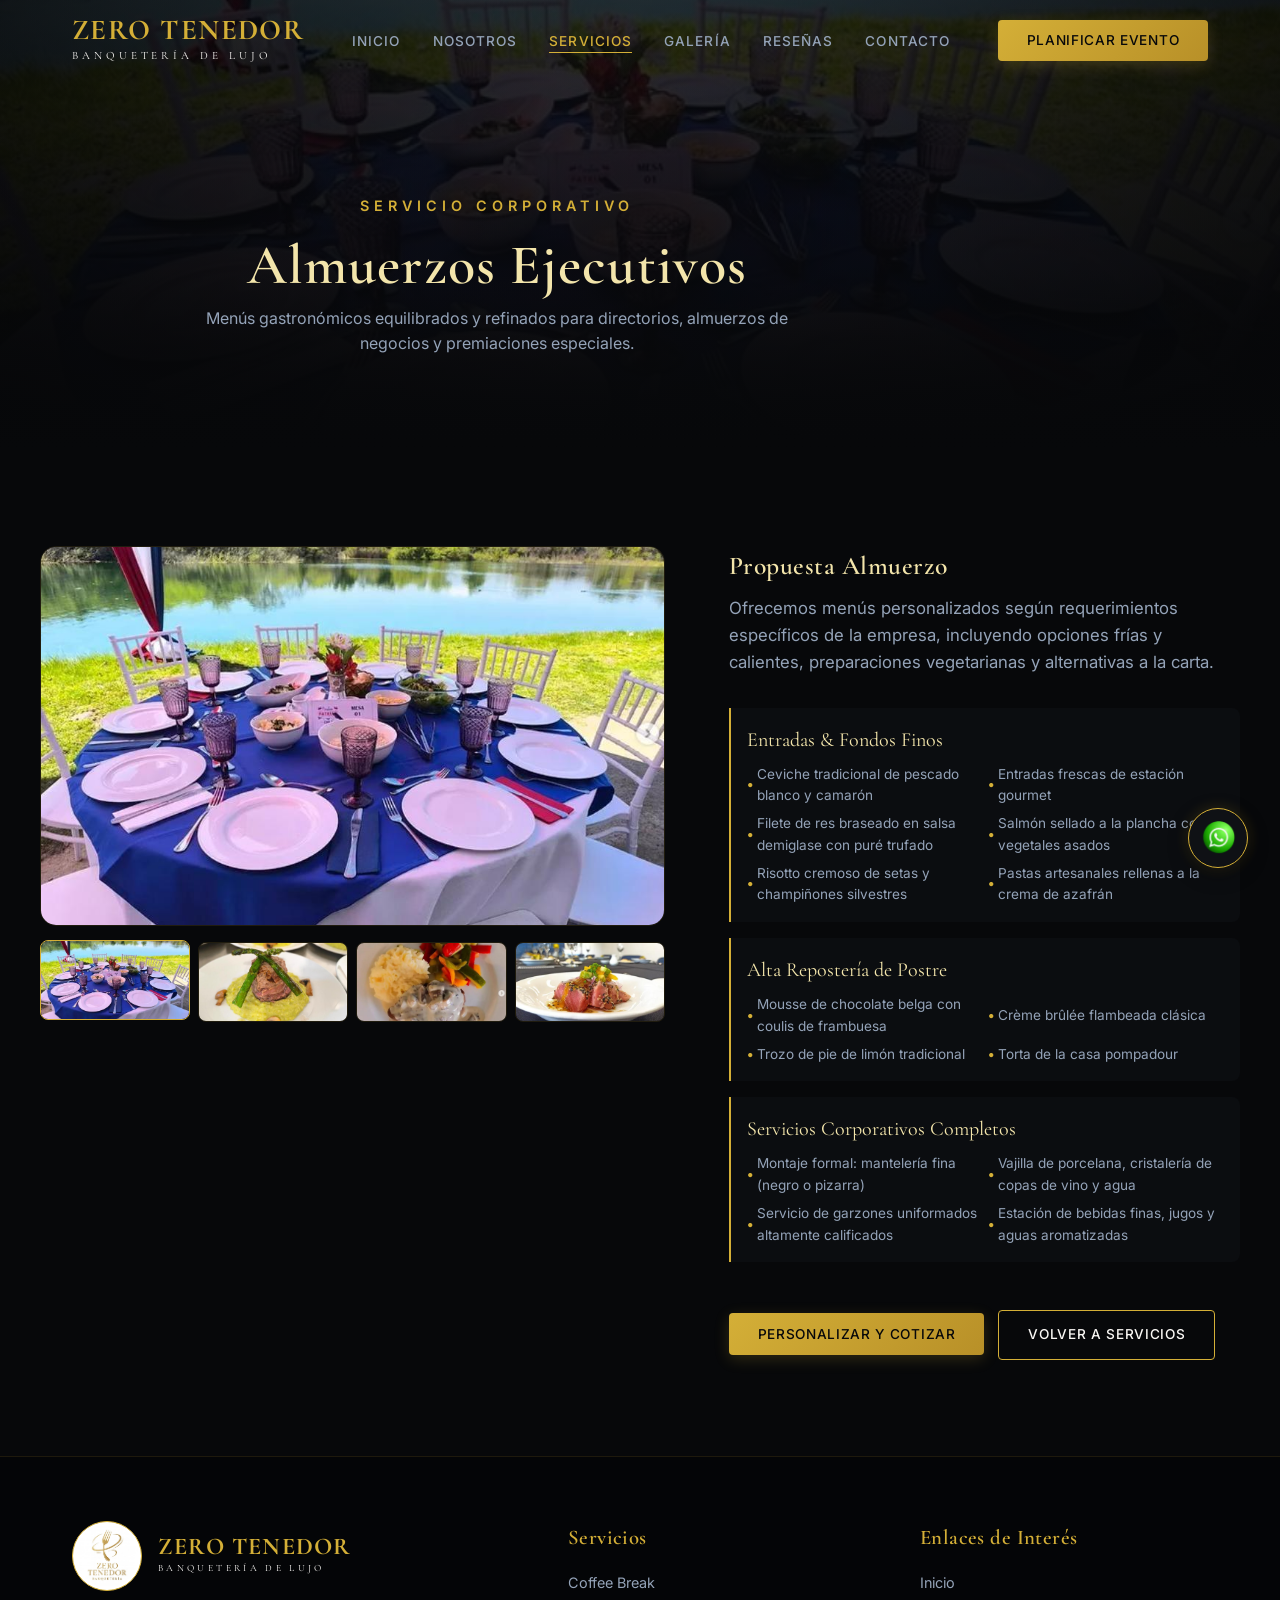
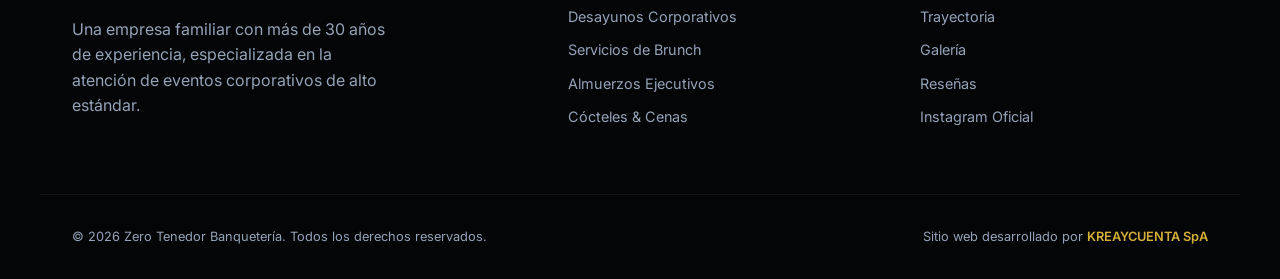
==== commit 432e26f4: "Apply footer credit to all pages and enlarge WhatsApp icon" ====
--- a/almuerzos.html
+++ b/almuerzos.html
@@ -170,7 +170,7 @@
     
     <div class="container footer-bottom">
       <p>&copy; 2026 Zero Tenedor Banquetería. Todos los derechos reservados.</p>
-      <p>Diseño Web Premium para Empresas</p>
+      <p>Sitio web desarrollado por <a href="https://www.kreaycuenta.cl" target="_blank" style="color: var(--brand-gold); font-weight: 600;">KREAYCUENTA SpA</a></p>
     </div>
   </footer>
 
--- a/styles.css
+++ b/styles.css
@@ -53,6 +53,7 @@
 
 html {
   scroll-behavior: smooth;
+  overflow-x: hidden;
 }
 
 body {
@@ -1419,13 +1420,13 @@
   position: fixed;
   bottom: var(--spacing-lg);
   right: var(--spacing-lg);
-  z-index: 999;
+  z-index: 9999;
   cursor: pointer;
 }
 
 .whatsapp-icon-wrapper {
-  width: 54px;
-  height: 54px;
+  width: 60px;
+  height: 60px;
   border-radius: 50%;
   background: var(--bg-secondary);
   border: 1px solid var(--brand-gold);
@@ -1445,8 +1446,8 @@
 }
 
 .whatsapp-img {
-  width: 28px;
-  height: 28px;
+  width: 36px;
+  height: 36px;
   object-fit: contain;
 }
 
@@ -1934,7 +1935,11 @@
 
 @media (max-width: 768px) {
   .container {
-    padding: 0 var(--spacing-md); /* Responsive padding from Image 2 */
+    padding: 0 var(--spacing-md);
+  }
+
+  .section-padding {
+    padding: 2.5rem 0;
   }
 
   .nav-links {
@@ -2003,18 +2008,19 @@
   }
   
   .whatsapp-float {
-    bottom: var(--spacing-sm);
-    right: var(--spacing-sm);
+    bottom: 24px;
+    right: 20px;
+    z-index: 9999;
   }
 
   .whatsapp-icon-wrapper {
-    width: 46px;
-    height: 46px;
+    width: 52px;
+    height: 52px;
   }
 
   .whatsapp-img {
-    width: 22px;
-    height: 22px;
+    width: 30px;
+    height: 30px;
   }
 
   /* Levitations disabled on mobile for performance and better touch scroll */
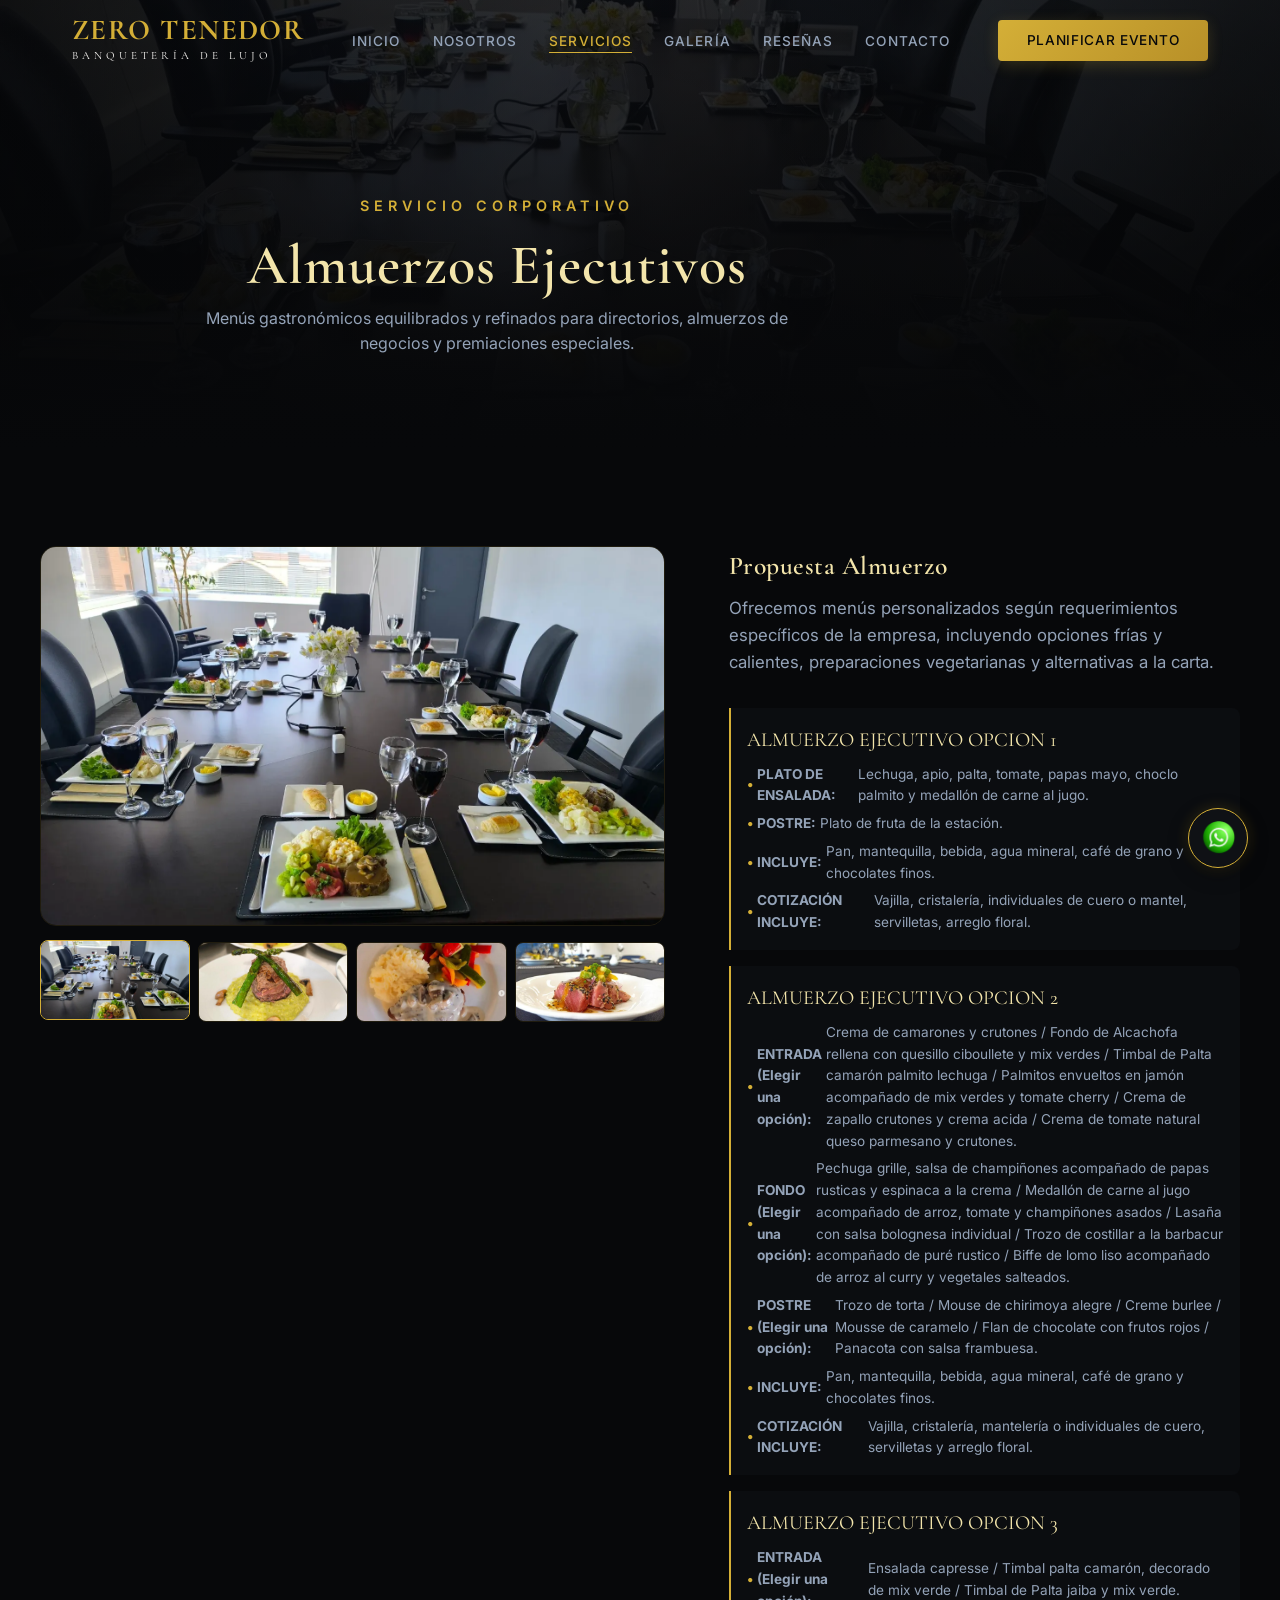
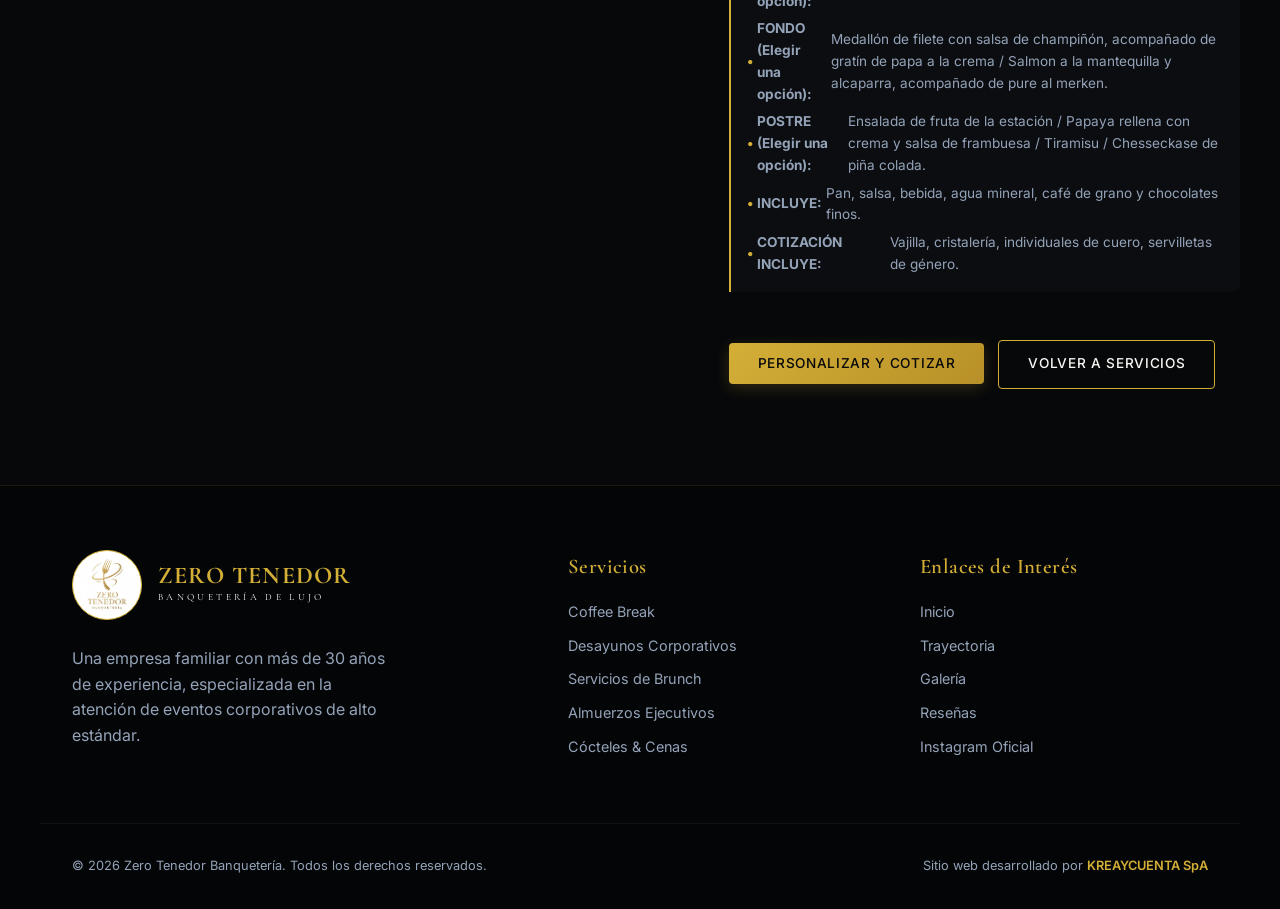
==== commit 5a3f6f7b: "Implement Zerotenedor v1.1 changes: testimonials name updates, plant address, contact phone, deliver" ====
--- a/almuerzos.html
+++ b/almuerzos.html
@@ -47,7 +47,7 @@
 
   <!-- SUBPAGE HERO -->
   <section class="sub-hero">
-    <div class="sub-hero-bg" style="background-image: url('assets/images/lunch_main.jpg');"></div>
+    <div class="sub-hero-bg" style="background-image: url('assets/images/fotoalmuerzo.webp');"></div>
     <div class="hero-overlay"></div>
     <div class="container">
       <div class="hero-content">
@@ -64,11 +64,11 @@
       <!-- Gallery -->
       <div class="service-gallery anim-slide-in-left">
         <div class="main-image-container">
-          <img src="assets/images/lunch_main.jpg" alt="Almuerzos" class="main-image" id="lunch-main-img">
+          <img src="assets/images/fotoalmuerzo.webp" alt="Almuerzos" class="main-image" id="lunch-main-img">
         </div>
         <div class="thumbnail-row" data-service="lunch">
-          <div class="thumb-image-container active" data-img="assets/images/lunch_main.jpg">
-            <img src="assets/images/lunch_main.jpg" alt="Thumb" class="thumb-image">
+          <div class="thumb-image-container active" data-img="assets/images/fotoalmuerzo.webp">
+            <img src="assets/images/fotoalmuerzo.webp" alt="Thumb" class="thumb-image">
           </div>
           <div class="thumb-image-container" data-img="assets/images/lunch_ref1.jpg">
             <img src="assets/images/lunch_ref1.jpg" alt="Thumb" class="thumb-image">
@@ -91,34 +91,34 @@
         
         <div class="menu-selections">
           <div class="menu-group">
-            <div class="group-title">Entradas & Fondos Finos</div>
-            <ul class="menu-list">
-              <li>Ceviche tradicional de pescado blanco y camarón</li>
-              <li>Entradas frescas de estación gourmet</li>
-              <li>Filete de res braseado en salsa demiglase con puré trufado</li>
-              <li>Salmón sellado a la plancha con vegetales asados</li>
-              <li>Risotto cremoso de setas y champiñones silvestres</li>
-              <li>Pastas artesanales rellenas a la crema de azafrán</li>
+            <div class="group-title">ALMUERZO EJECUTIVO OPCION 1</div>
+            <ul class="menu-list" style="grid-template-columns: 1fr;">
+              <li><strong>PLATO DE ENSALADA:</strong> Lechuga, apio, palta, tomate, papas mayo, choclo palmito y medallón de carne al jugo.</li>
+              <li><strong>POSTRE:</strong> Plato de fruta de la estación.</li>
+              <li><strong>INCLUYE:</strong> Pan, mantequilla, bebida, agua mineral, café de grano y chocolates finos.</li>
+              <li><strong>COTIZACIÓN INCLUYE:</strong> Vajilla, cristalería, individuales de cuero o mantel, servilletas, arreglo floral.</li>
             </ul>
           </div>
           
           <div class="menu-group">
-            <div class="group-title">Alta Repostería de Postre</div>
-            <ul class="menu-list">
-              <li>Mousse de chocolate belga con coulis de frambuesa</li>
-              <li>Crème brûlée flambeada clásica</li>
-              <li>Trozo de pie de limón tradicional</li>
-              <li>Torta de la casa pompadour</li>
+            <div class="group-title">ALMUERZO EJECUTIVO OPCION 2</div>
+            <ul class="menu-list" style="grid-template-columns: 1fr;">
+              <li><strong>ENTRADA (Elegir una opción):</strong> Crema de camarones y crutones / Fondo de Alcachofa rellena con quesillo ciboullete y mix verdes / Timbal de Palta camarón palmito lechuga / Palmitos envueltos en jamón acompañado de mix verdes y tomate cherry / Crema de zapallo crutones y crema acida / Crema de tomate natural queso parmesano y crutones.</li>
+              <li><strong>FONDO (Elegir una opción):</strong> Pechuga grille, salsa de champiñones acompañado de papas rusticas y espinaca a la crema / Medallón de carne al jugo acompañado de arroz, tomate y champiñones asados / Lasaña con salsa bolognesa individual / Trozo de costillar a la barbacur acompañado de puré rustico / Biffe de lomo liso acompañado de arroz al curry y vegetales salteados.</li>
+              <li><strong>POSTRE (Elegir una opción):</strong> Trozo de torta / Mouse de chirimoya alegre / Creme burlee / Mousse de caramelo / Flan de chocolate con frutos rojos / Panacota con salsa frambuesa.</li>
+              <li><strong>INCLUYE:</strong> Pan, mantequilla, bebida, agua mineral, café de grano y chocolates finos.</li>
+              <li><strong>COTIZACIÓN INCLUYE:</strong> Vajilla, cristalería, mantelería o individuales de cuero, servilletas y arreglo floral.</li>
             </ul>
           </div>
 
           <div class="menu-group">
-            <div class="group-title">Servicios Corporativos Completos</div>
-            <ul class="menu-list">
-              <li>Montaje formal: mantelería fina (negro o pizarra)</li>
-              <li>Vajilla de porcelana, cristalería de copas de vino y agua</li>
-              <li>Servicio de garzones uniformados altamente calificados</li>
-              <li>Estación de bebidas finas, jugos y aguas aromatizadas</li>
+            <div class="group-title">ALMUERZO EJECUTIVO OPCION 3</div>
+            <ul class="menu-list" style="grid-template-columns: 1fr;">
+              <li><strong>ENTRADA (Elegir una opción):</strong> Ensalada capresse / Timbal palta camarón, decorado de mix verde / Timbal de Palta jaiba y mix verde.</li>
+              <li><strong>FONDO (Elegir una opción):</strong> Medallón de filete con salsa de champiñón, acompañado de gratín de papa a la crema / Salmon a la mantequilla y alcaparra, acompañado de pure al merken.</li>
+              <li><strong>POSTRE (Elegir una opción):</strong> Ensalada de fruta de la estación / Papaya rellena con crema y salsa de frambuesa / Tiramisu / Chesseckase de piña colada.</li>
+              <li><strong>INCLUYE:</strong> Pan, salsa, bebida, agua mineral, café de grano y chocolates finos.</li>
+              <li><strong>COTIZACIÓN INCLUYE:</strong> Vajilla, cristalería, individuales de cuero, servilletas de género.</li>
             </ul>
           </div>
         </div>
@@ -269,6 +269,6 @@
     </div>
   </div>
 
-  <script src="app.js"></script>
+  <script src="app.js?v=1.1.2"></script>
 </body>
 </html>
--- a/styles.css
+++ b/styles.css
@@ -2034,3 +2034,140 @@
     grid-template-columns: repeat(2, 1fr);
   }
 }
+
+/* --- SPECIAL MENU PLANNER STYLES --- */
+.special-menu-grid {
+  grid-template-columns: 1fr !important;
+  gap: var(--spacing-md) !important;
+}
+
+.special-option-container {
+  background: rgba(255, 255, 255, 0.015);
+  border: 1px solid rgba(255, 255, 255, 0.05);
+  border-radius: var(--radius-md);
+  padding: var(--spacing-md);
+  transition: var(--transition-normal);
+}
+
+.special-option-container:hover {
+  border-color: rgba(212, 175, 55, 0.2);
+  background: rgba(255, 255, 255, 0.025);
+}
+
+.special-option-label {
+  display: flex !important;
+  align-items: center;
+  gap: var(--spacing-sm);
+  font-weight: 600;
+  font-size: 1rem;
+  color: var(--brand-gold-light);
+  cursor: pointer;
+  margin-bottom: var(--spacing-sm);
+  padding: var(--spacing-xs) var(--spacing-sm);
+  background: rgba(212, 175, 55, 0.03);
+  border: 1px solid rgba(212, 175, 55, 0.1);
+  border-radius: var(--radius-sm);
+  transition: var(--transition-fast);
+}
+
+.special-option-label:hover {
+  background: rgba(212, 175, 55, 0.05);
+  color: var(--text-primary);
+}
+
+.special-option-label.checked {
+  background: rgba(212, 175, 55, 0.08) !important;
+  border-color: rgba(212, 175, 55, 0.4) !important;
+  color: var(--text-primary) !important;
+}
+
+.special-option-label input[type="checkbox"] {
+  width: 18px;
+  height: 18px;
+}
+
+.special-option-details {
+  list-style-type: none;
+  padding-left: 20px;
+  margin: var(--spacing-sm) 0 0 0;
+  display: grid;
+  grid-template-columns: 1fr;
+  gap: 6px;
+}
+
+.special-option-details li {
+  font-size: 0.85rem;
+  color: var(--text-secondary);
+  position: relative;
+  line-height: 1.4;
+}
+
+.special-option-details li::before {
+  content: "•";
+  color: var(--brand-gold);
+  position: absolute;
+  left: -14px;
+  font-weight: bold;
+}
+
+/* --- SUBCATEGORY RADIO STYLES --- */
+.special-option-subcategories {
+  padding: 0;
+  margin: var(--spacing-sm) 0;
+  background: transparent;
+  border: none;
+}
+
+.sub-category-title-bullet {
+  font-size: 0.85rem;
+  font-weight: bold;
+  color: var(--brand-gold-light);
+  margin: var(--spacing-md) 0 var(--spacing-xs) 0;
+  padding-left: 0;
+  line-height: 1.4;
+}
+
+.sub-option-grid {
+  grid-template-columns: 1fr !important; /* Stacked layout for maximum readability */
+  gap: 6px !important;
+  padding-left: 14px;
+  margin-bottom: var(--spacing-sm);
+}
+
+.option-radio-label {
+  border-radius: var(--radius-sm) !important;
+  padding: 6px 12px !important;
+  font-size: 0.82rem !important;
+  background: rgba(255, 255, 255, 0.015) !important;
+  border: 1px solid rgba(255, 255, 255, 0.03) !important;
+  color: var(--text-secondary) !important;
+  transition: var(--transition-fast) !important;
+}
+
+.option-radio-label:hover {
+  background: rgba(255, 255, 255, 0.035) !important;
+  color: var(--text-primary) !important;
+  border-color: rgba(212, 175, 55, 0.1) !important;
+}
+
+.option-radio-label.checked {
+  background: rgba(212, 175, 55, 0.04) !important;
+  border-color: rgba(212, 175, 55, 0.25) !important;
+  color: var(--text-primary) !important;
+}
+
+.option-radio-label input[type="radio"] {
+  accent-color: var(--brand-gold);
+  cursor: pointer;
+  width: 14px;
+  height: 14px;
+  margin-right: 8px;
+}
+
+@media (max-width: 768px) {
+  .sub-option-grid {
+    grid-template-columns: 1fr !important;
+  }
+}
+
+
